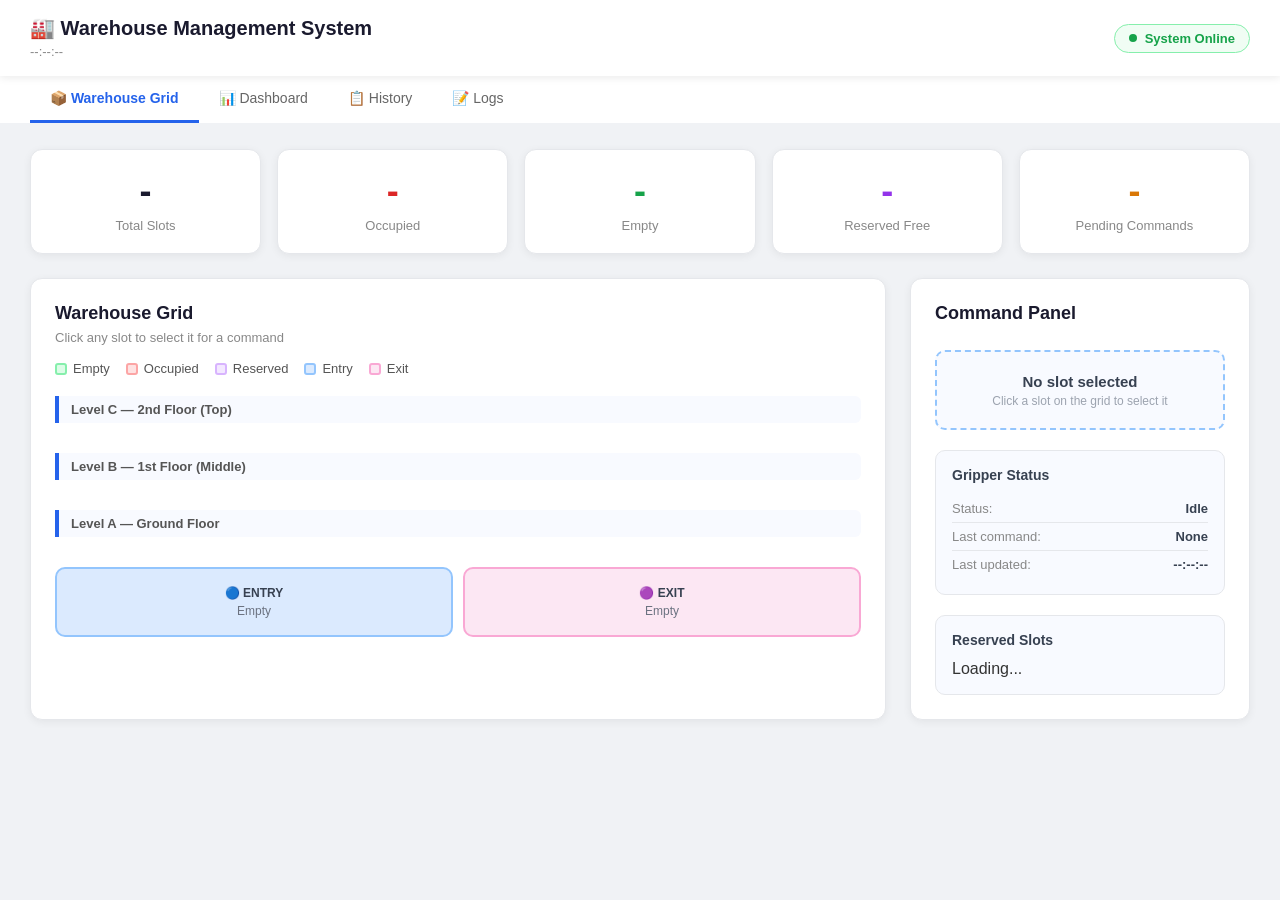
==== webapp/index.html @ 6dfe14dd "Web page" ====
<!DOCTYPE html>
<html lang="en">
<head>
    <meta charset="UTF-8">
    <meta name="viewport" content="width=device-width, initial-scale=1.0">
    <title>Warehouse Management System</title>
    <link rel="stylesheet" href="style.css">
</head>
<body>

    <!-- HEADER -->
    <header>
        <div class="header-left">
            <h1>🏭 Warehouse Management System</h1>
            <span id="server-time">--:--:--</span>
        </div>
        <div class="header-right">
            <div class="status-badge" id="system-status">
                <span class="dot"></span> System Online
            </div>
        </div>
    </header>

    <!-- NAVIGATION -->
    <nav>
        <a href="index.html" class="active">📦 Warehouse Grid</a>
        <a href="dashboard.html">📊 Dashboard</a>
        <a href="history.html">📋 History</a>
        <a href="logs.html">📝 Logs</a>
    </nav>

    <!-- MAIN CONTENT -->
    <main>

        <!-- SUMMARY CARDS -->
        <div class="summary-cards">
            <div class="card">
                <div class="card-number" id="total-slots">-</div>
                <div class="card-label">Total Slots</div>
            </div>
            <div class="card">
                <div class="card-number occupied" id="occupied-slots">-</div>
                <div class="card-label">Occupied</div>
            </div>
            <div class="card">
                <div class="card-number empty" id="empty-slots">-</div>
                <div class="card-label">Empty</div>
            </div>
            <div class="card">
                <div class="card-number reserved" id="reserved-slots">-</div>
                <div class="card-label">Reserved Free</div>
            </div>
            <div class="card">
                <div class="card-number pending" id="pending-commands">-</div>
                <div class="card-label">Pending Commands</div>
            </div>
        </div>

        <div class="content-grid">

            <!-- WAREHOUSE GRID -->
            <div class="section">
                <h2>Warehouse Grid</h2>
                <p class="section-desc">Click any slot to select it for a command</p>

                <!-- LEGEND -->
                <div class="legend">
                    <span><span class="dot-legend empty-dot"></span> Empty</span>
                    <span><span class="dot-legend occupied-dot"></span> Occupied</span>
                    <span><span class="dot-legend reserved-dot"></span> Reserved</span>
                    <span><span class="dot-legend entry-dot"></span> Entry</span>
                    <span><span class="dot-legend exit-dot"></span> Exit</span>
                </div>

                <!-- LEVEL C (TOP) -->
                <div class="level-container">
                    <div class="level-label">Level C — 2nd Floor (Top)</div>
                    <div class="grid" id="grid-C"></div>
                </div>

                <!-- LEVEL B (MIDDLE) -->
                <div class="level-container">
                    <div class="level-label">Level B — 1st Floor (Middle)</div>
                    <div class="grid" id="grid-B"></div>
                </div>

                <!-- LEVEL A (GROUND) -->
                <div class="level-container">
                    <div class="level-label">Level A — Ground Floor</div>
                    <div class="grid" id="grid-A"></div>
                </div>

                <!-- ENTRY AND EXIT -->
                <div class="entry-exit">
                    <div class="special-slot entry-slot">
                        <div class="special-label">🔵 ENTRY</div>
                        <div class="special-item" id="entry-item">Empty</div>
                    </div>
                    <div class="special-slot exit-slot">
                        <div class="special-label">🟣 EXIT</div>
                        <div class="special-item" id="exit-item">Empty</div>
                    </div>
                </div>
            </div>

            <!-- COMMAND PANEL -->
            <div class="section command-panel">
                <h2>Command Panel</h2>

                <!-- SELECTED SLOT -->
                <div class="selected-slot" id="selected-slot">
                    <p>No slot selected</p>
                    <p class="hint">Click a slot on the grid to select it</p>
                </div>

                <!-- COMMAND BUTTONS -->
                <div class="command-buttons" id="command-buttons" style="display:none">

                    <!-- RETRIEVE -->
                    <button class="btn btn-retrieve" id="btn-retrieve">
                        📤 Retrieve Item
                    </button>

                    <!-- STORE -->
                    <div class="store-form">
                        <input
                            type="text"
                            id="item-name-input"
                            placeholder="Enter item name..."
                            maxlength="50"
                        />
                        <button class="btn btn-store" id="btn-store">
                            📥 Store Item
                        </button>
                    </div>

                    <button class="btn btn-cancel" id="btn-cancel">
                        ✕ Cancel
                    </button>
                </div>

                <!-- RESULT MESSAGE -->
                <div class="result-message" id="result-message"></div>

                <!-- GRIPPER STATUS -->
                <div class="gripper-status">
                    <h3>Gripper Status</h3>
                    <div class="status-row">
                        <span class="status-label">Status:</span>
                        <span class="status-value" id="gripper-status">Idle</span>
                    </div>
                    <div class="status-row">
                        <span class="status-label">Last command:</span>
                        <span class="status-value" id="last-command">None</span>
                    </div>
                    <div class="status-row">
                        <span class="status-label">Last updated:</span>
                        <span class="status-value" id="last-updated">--:--:--</span>
                    </div>
                </div>

                <!-- RESERVED SLOTS -->
                <div class="reserved-status">
                    <h3>Reserved Slots</h3>
                    <div id="reserved-slots-list">Loading...</div>
                </div>

            </div>
        </div>
    </main>

    <script src="script.js"></script>
</body>
</html>
---- webapp/style.css ----
/* ─────────────────────────────────────
   RESET AND BASE
───────────────────────────────────── */
* {
    margin: 0;
    padding: 0;
    box-sizing: border-box;
}

body {
    font-family: 'Segoe UI', Arial, sans-serif;
    background: #f0f2f5;
    color: #333;
    min-height: 100vh;
}

/* ─────────────────────────────────────
   HEADER
───────────────────────────────────── */
header {
    background: white;
    padding: 16px 30px;
    display: flex;
    justify-content: space-between;
    align-items: center;
    box-shadow: 0 2px 8px rgba(0,0,0,0.08);
    position: sticky;
    top: 0;
    z-index: 100;
}

header h1 {
    font-size: 20px;
    color: #1a1a2e;
    margin-bottom: 2px;
}

header span {
    font-size: 13px;
    color: #888;
}

.status-badge {
    display: flex;
    align-items: center;
    gap: 8px;
    background: #f0fdf4;
    border: 1px solid #86efac;
    color: #16a34a;
    padding: 6px 14px;
    border-radius: 20px;
    font-size: 13px;
    font-weight: 600;
}

.dot {
    width: 8px;
    height: 8px;
    border-radius: 50%;
    background: #16a34a;
    animation: pulse 1.5s infinite;
}

@keyframes pulse {
    0%, 100% { opacity: 1; }
    50% { opacity: 0.3; }
}

/* ─────────────────────────────────────
   NAVIGATION
───────────────────────────────────── */
nav {
    background: white;
    padding: 0 30px;
    display: flex;
    gap: 0;
    border-bottom: 2px solid #f0f2f5;
}

nav a {
    text-decoration: none;
    color: #666;
    padding: 14px 20px;
    font-size: 14px;
    font-weight: 500;
    border-bottom: 3px solid transparent;
    transition: all 0.2s;
}

nav a:hover {
    color: #2563eb;
    background: #f8faff;
}

nav a.active {
    color: #2563eb;
    border-bottom: 3px solid #2563eb;
    font-weight: 600;
}

/* ─────────────────────────────────────
   MAIN
───────────────────────────────────── */
main {
    padding: 24px 30px;
    max-width: 1400px;
    margin: 0 auto;
}

/* ─────────────────────────────────────
   SUMMARY CARDS
───────────────────────────────────── */
.summary-cards {
    display: grid;
    grid-template-columns: repeat(5, 1fr);
    gap: 16px;
    margin-bottom: 24px;
}

.card {
    background: white;
    border-radius: 12px;
    padding: 20px;
    text-align: center;
    box-shadow: 0 2px 8px rgba(0,0,0,0.06);
    border: 1px solid #e5e7eb;
}

.card-number {
    font-size: 36px;
    font-weight: 700;
    color: #1a1a2e;
    margin-bottom: 6px;
}

.card-number.occupied { color: #dc2626; }
.card-number.empty    { color: #16a34a; }
.card-number.reserved { color: #9333ea; }
.card-number.pending  { color: #d97706; }

.card-label {
    font-size: 13px;
    color: #888;
    font-weight: 500;
}

/* ─────────────────────────────────────
   CONTENT GRID
───────────────────────────────────── */
.content-grid {
    display: grid;
    grid-template-columns: 1fr 340px;
    gap: 24px;
}

.section {
    background: white;
    border-radius: 12px;
    padding: 24px;
    box-shadow: 0 2px 8px rgba(0,0,0,0.06);
    border: 1px solid #e5e7eb;
}

.section h2 {
    font-size: 18px;
    color: #1a1a2e;
    margin-bottom: 6px;
}

.section-desc {
    font-size: 13px;
    color: #888;
    margin-bottom: 16px;
}

/* ─────────────────────────────────────
   LEGEND
───────────────────────────────────── */
.legend {
    display: flex;
    gap: 16px;
    margin-bottom: 20px;
    flex-wrap: wrap;
}

.legend span {
    display: flex;
    align-items: center;
    gap: 6px;
    font-size: 13px;
    color: #555;
}

.dot-legend {
    width: 12px;
    height: 12px;
    border-radius: 3px;
}

.empty-dot    { background: #dcfce7; border: 2px solid #86efac; }
.occupied-dot { background: #fee2e2; border: 2px solid #fca5a5; }
.reserved-dot { background: #f3e8ff; border: 2px solid #d8b4fe; }
.entry-dot    { background: #dbeafe; border: 2px solid #93c5fd; }
.exit-dot     { background: #fce7f3; border: 2px solid #f9a8d4; }

/* ─────────────────────────────────────
   WAREHOUSE GRID
───────────────────────────────────── */
.level-container {
    margin-bottom: 20px;
}

.level-label {
    font-size: 13px;
    font-weight: 600;
    color: #555;
    margin-bottom: 10px;
    padding: 6px 12px;
    background: #f8faff;
    border-left: 4px solid #2563eb;
    border-radius: 0 6px 6px 0;
}

.grid {
    display: grid;
    grid-template-columns: repeat(3, 1fr);
    gap: 10px;
}

.slot {
    border-radius: 10px;
    padding: 14px 10px;
    text-align: center;
    cursor: pointer;
    transition: all 0.2s;
    border: 2px solid transparent;
    min-height: 80px;
    display: flex;
    flex-direction: column;
    justify-content: center;
    align-items: center;
    gap: 4px;
}

.slot:hover {
    transform: translateY(-2px);
    box-shadow: 0 4px 12px rgba(0,0,0,0.1);
}

.slot.selected {
    border: 2px solid #2563eb !important;
    box-shadow: 0 0 0 3px rgba(37,99,235,0.2) !important;
}

.slot.empty {
    background: #dcfce7;
    border-color: #86efac;
}

.slot.occupied {
    background: #fee2e2;
    border-color: #fca5a5;
}

.slot.temporary {
    background: #fef9c3;
    border-color: #fde047;
}

.slot-name {
    font-size: 12px;
    font-weight: 700;
    color: #374151;
}

.slot-item {
    font-size: 11px;
    color: #6b7280;
    word-break: break-word;
}

.slot-status {
    font-size: 10px;
    font-weight: 600;
    text-transform: uppercase;
    color: #9ca3af;
}

/* ─────────────────────────────────────
   ENTRY AND EXIT
───────────────────────────────────── */
.entry-exit {
    display: grid;
    grid-template-columns: 1fr 1fr;
    gap: 10px;
    margin-top: 10px;
}

.special-slot {
    border-radius: 10px;
    padding: 14px;
    text-align: center;
    min-height: 70px;
    display: flex;
    flex-direction: column;
    justify-content: center;
    gap: 4px;
}

.entry-slot {
    background: #dbeafe;
    border: 2px solid #93c5fd;
}

.exit-slot {
    background: #fce7f3;
    border: 2px solid #f9a8d4;
}

.special-label {
    font-size: 12px;
    font-weight: 700;
    color: #374151;
}

.special-item {
    font-size: 12px;
    color: #6b7280;
}

/* ─────────────────────────────────────
   COMMAND PANEL
───────────────────────────────────── */
.command-panel {
    display: flex;
    flex-direction: column;
    gap: 20px;
}

.selected-slot {
    background: #f8faff;
    border: 2px dashed #93c5fd;
    border-radius: 10px;
    padding: 20px;
    text-align: center;
    min-height: 80px;
    display: flex;
    flex-direction: column;
    justify-content: center;
}

.selected-slot p {
    font-size: 15px;
    font-weight: 600;
    color: #374151;
}

.selected-slot .hint {
    font-size: 12px;
    color: #9ca3af;
    font-weight: 400;
    margin-top: 4px;
}

.command-buttons {
    display: flex;
    flex-direction: column;
    gap: 10px;
}

.btn {
    width: 100%;
    padding: 12px;
    border: none;
    border-radius: 8px;
    font-size: 14px;
    font-weight: 600;
    cursor: pointer;
    transition: all 0.2s;
}

.btn:hover { opacity: 0.9; transform: translateY(-1px); }
.btn:active { transform: translateY(0); }

.btn-retrieve {
    background: #2563eb;
    color: white;
}

.btn-store {
    background: #16a34a;
    color: white;
}

.btn-cancel {
    background: #f3f4f6;
    color: #374151;
    border: 1px solid #e5e7eb;
}

.store-form {
    display: flex;
    flex-direction: column;
    gap: 8px;
}

.store-form input {
    width: 100%;
    padding: 10px 12px;
    border: 1px solid #e5e7eb;
    border-radius: 8px;
    font-size: 14px;
    outline: none;
    transition: border 0.2s;
}

.store-form input:focus {
    border-color: #2563eb;
    box-shadow: 0 0 0 3px rgba(37,99,235,0.1);
}

/* ─────────────────────────────────────
   RESULT MESSAGE
───────────────────────────────────── */
.result-message {
    padding: 12px;
    border-radius: 8px;
    font-size: 13px;
    font-weight: 500;
    display: none;
    text-align: center;
}

.result-message.success {
    background: #dcfce7;
    color: #16a34a;
    border: 1px solid #86efac;
    display: block;
}

.result-message.error {
    background: #fee2e2;
    color: #dc2626;
    border: 1px solid #fca5a5;
    display: block;
}

/* ─────────────────────────────────────
   GRIPPER STATUS
───────────────────────────────────── */
.gripper-status,
.reserved-status {
    background: #f8faff;
    border-radius: 10px;
    padding: 16px;
    border: 1px solid #e5e7eb;
}

.gripper-status h3,
.reserved-status h3 {
    font-size: 14px;
    color: #374151;
    margin-bottom: 12px;
    font-weight: 600;
}

.status-row {
    display: flex;
    justify-content: space-between;
    padding: 6px 0;
    border-bottom: 1px solid #e5e7eb;
    font-size: 13px;
}

.status-row:last-child { border-bottom: none; }

.status-label { color: #888; }
.status-value { font-weight: 600; color: #374151; }

/* ─────────────────────────────────────
   RESERVED SLOTS LIST
───────────────────────────────────── */
.reserved-row {
    display: flex;
    justify-content: space-between;
    padding: 6px 0;
    border-bottom: 1px solid #e5e7eb;
    font-size: 13px;
}

.reserved-row:last-child { border-bottom: none; }

.reserved-name { color: #888; }

.reserved-badge {
    padding: 2px 8px;
    border-radius: 10px;
    font-size: 11px;
    font-weight: 600;
}

.badge-empty {
    background: #dcfce7;
    color: #16a34a;
}

.badge-occupied {
    background: #fee2e2;
    color: #dc2626;
}
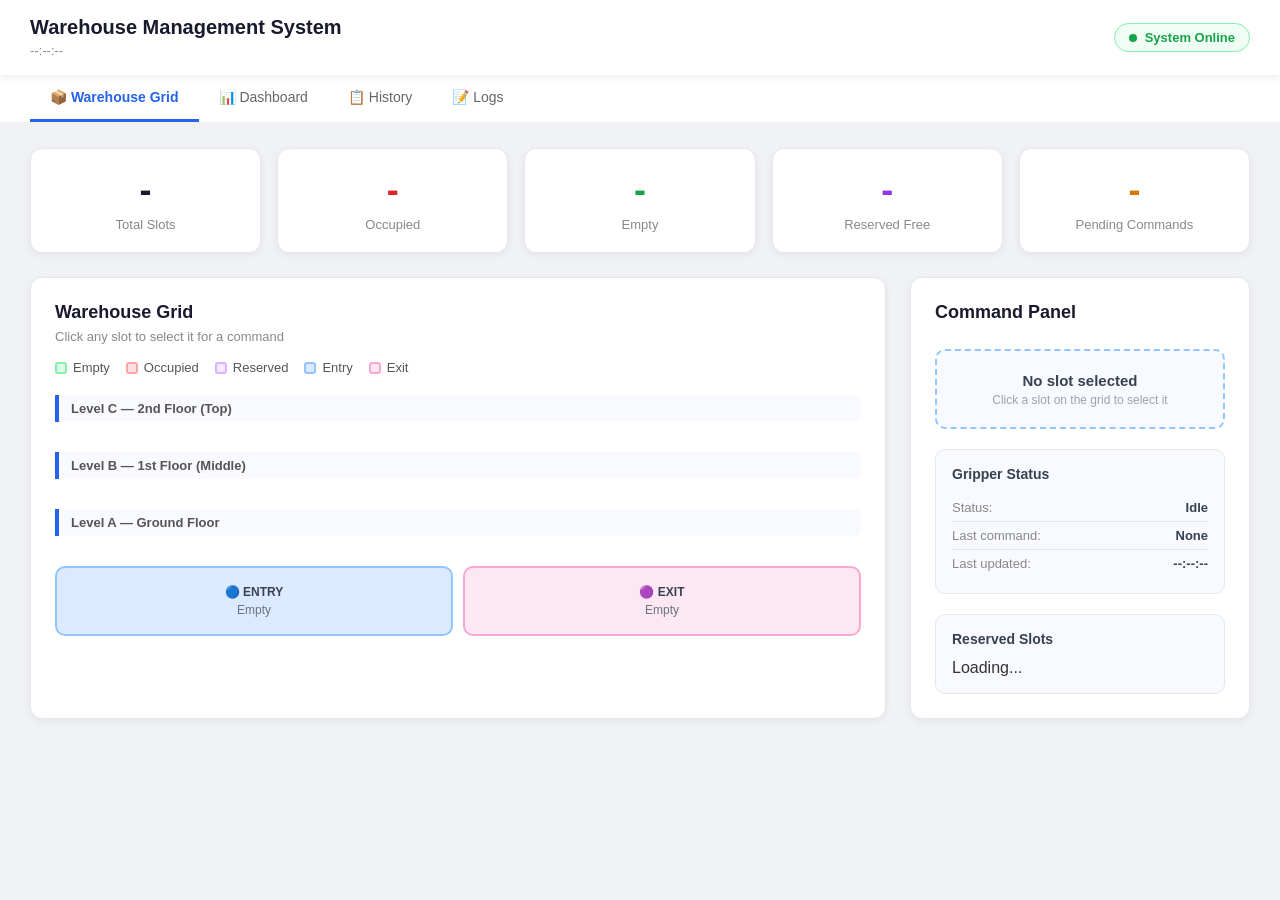
==== commit d378411a: "final version" ====
--- a/webapp/index.html
+++ b/webapp/index.html
@@ -11,15 +11,28 @@
     <!-- HEADER -->
     <header>
         <div class="header-left">
-            <h1>🏭 Warehouse Management System</h1>
+            <h1>Warehouse Management System</h1>
             <span id="server-time">--:--:--</span>
         </div>
         <div class="header-right">
-            <div class="status-badge" id="system-status">
+            <div class="status-badge">
                 <span class="dot"></span> System Online
             </div>
         </div>
     </header>
+
+    <!-- ALARM BANNER -->
+    <div id="alarm-banner" style="display:none">
+        <div class="alarm-banner-content">
+            <span>🚨</span>
+            <span id="alarm-banner-text">
+                System alarm detected!
+            </span>
+            <button onclick="resolveAlarms()">
+                Resolve All
+            </button>
+        </div>
+    </div>
 
     <!-- NAVIGATION -->
     <nav>
@@ -29,7 +42,7 @@
         <a href="logs.html">📝 Logs</a>
     </nav>
 
-    <!-- MAIN CONTENT -->
+    <!-- MAIN -->
     <main>
 
         <!-- SUMMARY CARDS -->
@@ -39,19 +52,23 @@
                 <div class="card-label">Total Slots</div>
             </div>
             <div class="card">
-                <div class="card-number occupied" id="occupied-slots">-</div>
+                <div class="card-number occupied"
+                     id="occupied-slots">-</div>
                 <div class="card-label">Occupied</div>
             </div>
             <div class="card">
-                <div class="card-number empty" id="empty-slots">-</div>
+                <div class="card-number empty"
+                     id="empty-slots">-</div>
                 <div class="card-label">Empty</div>
             </div>
             <div class="card">
-                <div class="card-number reserved" id="reserved-slots">-</div>
+                <div class="card-number reserved"
+                     id="reserved-slots">-</div>
                 <div class="card-label">Reserved Free</div>
             </div>
             <div class="card">
-                <div class="card-number pending" id="pending-commands">-</div>
+                <div class="card-number pending"
+                     id="pending-commands">-</div>
                 <div class="card-label">Pending Commands</div>
             </div>
         </div>
@@ -61,32 +78,55 @@
             <!-- WAREHOUSE GRID -->
             <div class="section">
                 <h2>Warehouse Grid</h2>
-                <p class="section-desc">Click any slot to select it for a command</p>
+                <p class="section-desc">
+                    Click any slot to select it for a command
+                </p>
 
                 <!-- LEGEND -->
                 <div class="legend">
-                    <span><span class="dot-legend empty-dot"></span> Empty</span>
-                    <span><span class="dot-legend occupied-dot"></span> Occupied</span>
-                    <span><span class="dot-legend reserved-dot"></span> Reserved</span>
-                    <span><span class="dot-legend entry-dot"></span> Entry</span>
-                    <span><span class="dot-legend exit-dot"></span> Exit</span>
-                </div>
-
-                <!-- LEVEL C (TOP) -->
+                    <span>
+                        <span class="dot-legend empty-dot"></span>
+                        Empty
+                    </span>
+                    <span>
+                        <span class="dot-legend occupied-dot"></span>
+                        Occupied
+                    </span>
+                    <span>
+                        <span class="dot-legend reserved-dot"></span>
+                        Reserved
+                    </span>
+                    <span>
+                        <span class="dot-legend entry-dot"></span>
+                        Entry
+                    </span>
+                    <span>
+                        <span class="dot-legend exit-dot"></span>
+                        Exit
+                    </span>
+                </div>
+
+                <!-- LEVEL C -->
                 <div class="level-container">
-                    <div class="level-label">Level C — 2nd Floor (Top)</div>
+                    <div class="level-label">
+                        Level C — 2nd Floor (Top)
+                    </div>
                     <div class="grid" id="grid-C"></div>
                 </div>
 
-                <!-- LEVEL B (MIDDLE) -->
+                <!-- LEVEL B -->
                 <div class="level-container">
-                    <div class="level-label">Level B — 1st Floor (Middle)</div>
+                    <div class="level-label">
+                        Level B — 1st Floor (Middle)
+                    </div>
                     <div class="grid" id="grid-B"></div>
                 </div>
 
-                <!-- LEVEL A (GROUND) -->
+                <!-- LEVEL A -->
                 <div class="level-container">
-                    <div class="level-label">Level A — Ground Floor</div>
+                    <div class="level-label">
+                        Level A — Ground Floor
+                    </div>
                     <div class="grid" id="grid-A"></div>
                 </div>
 
@@ -94,11 +134,13 @@
                 <div class="entry-exit">
                     <div class="special-slot entry-slot">
                         <div class="special-label">🔵 ENTRY</div>
-                        <div class="special-item" id="entry-item">Empty</div>
+                        <div class="special-item"
+                             id="entry-item">Empty</div>
                     </div>
                     <div class="special-slot exit-slot">
                         <div class="special-label">🟣 EXIT</div>
-                        <div class="special-item" id="exit-item">Empty</div>
+                        <div class="special-item"
+                             id="exit-item">Empty</div>
                     </div>
                 </div>
             </div>
@@ -110,18 +152,21 @@
                 <!-- SELECTED SLOT -->
                 <div class="selected-slot" id="selected-slot">
                     <p>No slot selected</p>
-                    <p class="hint">Click a slot on the grid to select it</p>
+                    <p class="hint">
+                        Click a slot on the grid to select it
+                    </p>
                 </div>
 
                 <!-- COMMAND BUTTONS -->
-                <div class="command-buttons" id="command-buttons" style="display:none">
-
-                    <!-- RETRIEVE -->
-                    <button class="btn btn-retrieve" id="btn-retrieve">
+                <div class="command-buttons"
+                     id="command-buttons"
+                     style="display:none">
+
+                    <button class="btn btn-retrieve"
+                            id="btn-retrieve">
                         📤 Retrieve Item
                     </button>
 
-                    <!-- STORE -->
                     <div class="store-form">
                         <input
                             type="text"
@@ -129,40 +174,52 @@
                             placeholder="Enter item name..."
                             maxlength="50"
                         />
-                        <button class="btn btn-store" id="btn-store">
+                        <button class="btn btn-store"
+                                id="btn-store">
                             📥 Store Item
                         </button>
                     </div>
 
-                    <button class="btn btn-cancel" id="btn-cancel">
-                        ✕ Cancel
+                    <button class="btn btn-cancel"
+                            id="btn-cancel">
+                        Cancel
                     </button>
                 </div>
 
                 <!-- RESULT MESSAGE -->
-                <div class="result-message" id="result-message"></div>
+                <div class="result-message"
+                     id="result-message"></div>
 
                 <!-- GRIPPER STATUS -->
                 <div class="gripper-status">
                     <h3>Gripper Status</h3>
                     <div class="status-row">
                         <span class="status-label">Status:</span>
-                        <span class="status-value" id="gripper-status">Idle</span>
+                        <span class="status-value"
+                              id="gripper-status">Idle</span>
                     </div>
                     <div class="status-row">
-                        <span class="status-label">Last command:</span>
-                        <span class="status-value" id="last-command">None</span>
+                        <span class="status-label">
+                            Last command:
+                        </span>
+                        <span class="status-value"
+                              id="last-command">None</span>
                     </div>
                     <div class="status-row">
-                        <span class="status-label">Last updated:</span>
-                        <span class="status-value" id="last-updated">--:--:--</span>
+                        <span class="status-label">
+                            Last updated:
+                        </span>
+                        <span class="status-value"
+                              id="last-updated">--:--:--</span>
                     </div>
                 </div>
 
                 <!-- RESERVED SLOTS -->
                 <div class="reserved-status">
                     <h3>Reserved Slots</h3>
-                    <div id="reserved-slots-list">Loading...</div>
+                    <div id="reserved-slots-list">
+                        Loading...
+                    </div>
                 </div>
 
             </div>
--- a/webapp/style.css
+++ b/webapp/style.css
@@ -12,6 +12,47 @@
     background: #f0f2f5;
     color: #333;
     min-height: 100vh;
+}
+
+/* ─────────────────────────────────────
+   ALARM BANNER
+───────────────────────────────────── */
+#alarm-banner {
+    background: #dc2626;
+    color: white;
+    padding: 12px 30px;
+    animation: flash 1s infinite;
+}
+
+.alarm-banner-content {
+    display: flex;
+    align-items: center;
+    gap: 12px;
+    max-width: 1400px;
+    margin: 0 auto;
+    font-weight: 600;
+    font-size: 14px;
+}
+
+.alarm-banner-content button {
+    margin-left: auto;
+    background: white;
+    color: #dc2626;
+    border: none;
+    padding: 6px 16px;
+    border-radius: 20px;
+    cursor: pointer;
+    font-weight: 600;
+    font-size: 13px;
+}
+
+.alarm-banner-content button:hover {
+    background: #fee2e2;
+}
+
+@keyframes flash {
+    0%, 100% { opacity: 1; }
+    50%       { opacity: 0.85; }
 }
 
 /* ─────────────────────────────────────
@@ -63,7 +104,7 @@
 
 @keyframes pulse {
     0%, 100% { opacity: 1; }
-    50% { opacity: 0.3; }
+    50%       { opacity: 0.3; }
 }
 
 /* ─────────────────────────────────────
@@ -73,7 +114,6 @@
     background: white;
     padding: 0 30px;
     display: flex;
-    gap: 0;
     border-bottom: 2px solid #f0f2f5;
 }
 
@@ -206,9 +246,7 @@
 /* ─────────────────────────────────────
    WAREHOUSE GRID
 ───────────────────────────────────── */
-.level-container {
-    margin-bottom: 20px;
-}
+.level-container { margin-bottom: 20px; }
 
 .level-label {
     font-size: 13px;
@@ -252,7 +290,7 @@
     box-shadow: 0 0 0 3px rgba(37,99,235,0.2) !important;
 }
 
-.slot.empty {
+.slot.empty    {
     background: #dcfce7;
     border-color: #86efac;
 }
@@ -379,18 +417,11 @@
     transition: all 0.2s;
 }
 
-.btn:hover { opacity: 0.9; transform: translateY(-1px); }
+.btn:hover  { opacity: 0.9; transform: translateY(-1px); }
 .btn:active { transform: translateY(0); }
 
-.btn-retrieve {
-    background: #2563eb;
-    color: white;
-}
-
-.btn-store {
-    background: #16a34a;
-    color: white;
-}
+.btn-retrieve { background: #2563eb; color: white; }
+.btn-store    { background: #16a34a; color: white; }
 
 .btn-cancel {
     background: #f3f4f6;
@@ -446,7 +477,7 @@
 }
 
 /* ─────────────────────────────────────
-   GRIPPER STATUS
+   GRIPPER AND RESERVED STATUS
 ───────────────────────────────────── */
 .gripper-status,
 .reserved-status {
@@ -473,24 +504,23 @@
 }
 
 .status-row:last-child { border-bottom: none; }
-
 .status-label { color: #888; }
 .status-value { font-weight: 600; color: #374151; }
 
 /* ─────────────────────────────────────
-   RESERVED SLOTS LIST
+   RESERVED ROWS
 ───────────────────────────────────── */
 .reserved-row {
     display: flex;
     justify-content: space-between;
-    padding: 6px 0;
+    align-items: center;
+    padding: 8px 0;
     border-bottom: 1px solid #e5e7eb;
     font-size: 13px;
 }
 
 .reserved-row:last-child { border-bottom: none; }
-
-.reserved-name { color: #888; }
+.reserved-name { color: #555; }
 
 .reserved-badge {
     padding: 2px 8px;
@@ -499,12 +529,5 @@
     font-weight: 600;
 }
 
-.badge-empty {
-    background: #dcfce7;
-    color: #16a34a;
-}
-
-.badge-occupied {
-    background: #fee2e2;
-    color: #dc2626;
-}+.badge-empty    { background: #dcfce7; color: #16a34a; }
+.badge-occupied { background: #fee2e2; color: #dc2626; }
